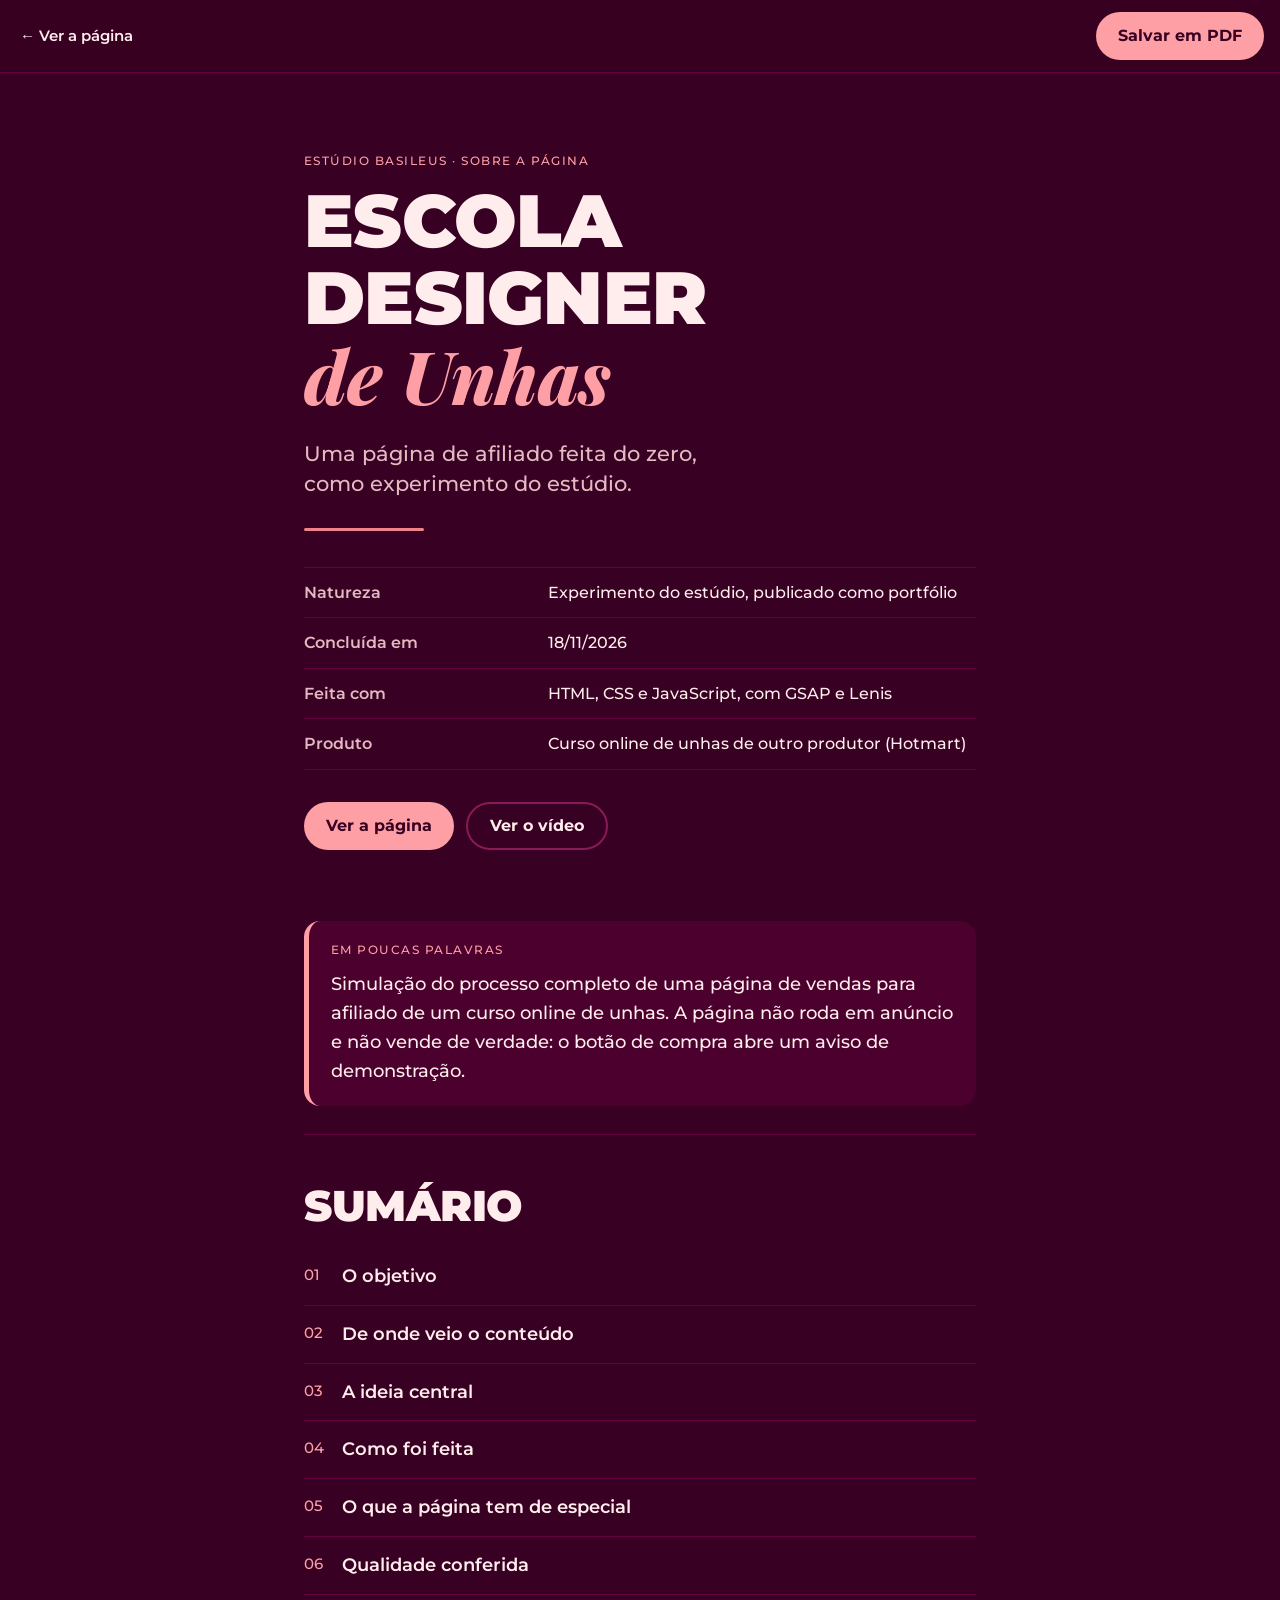
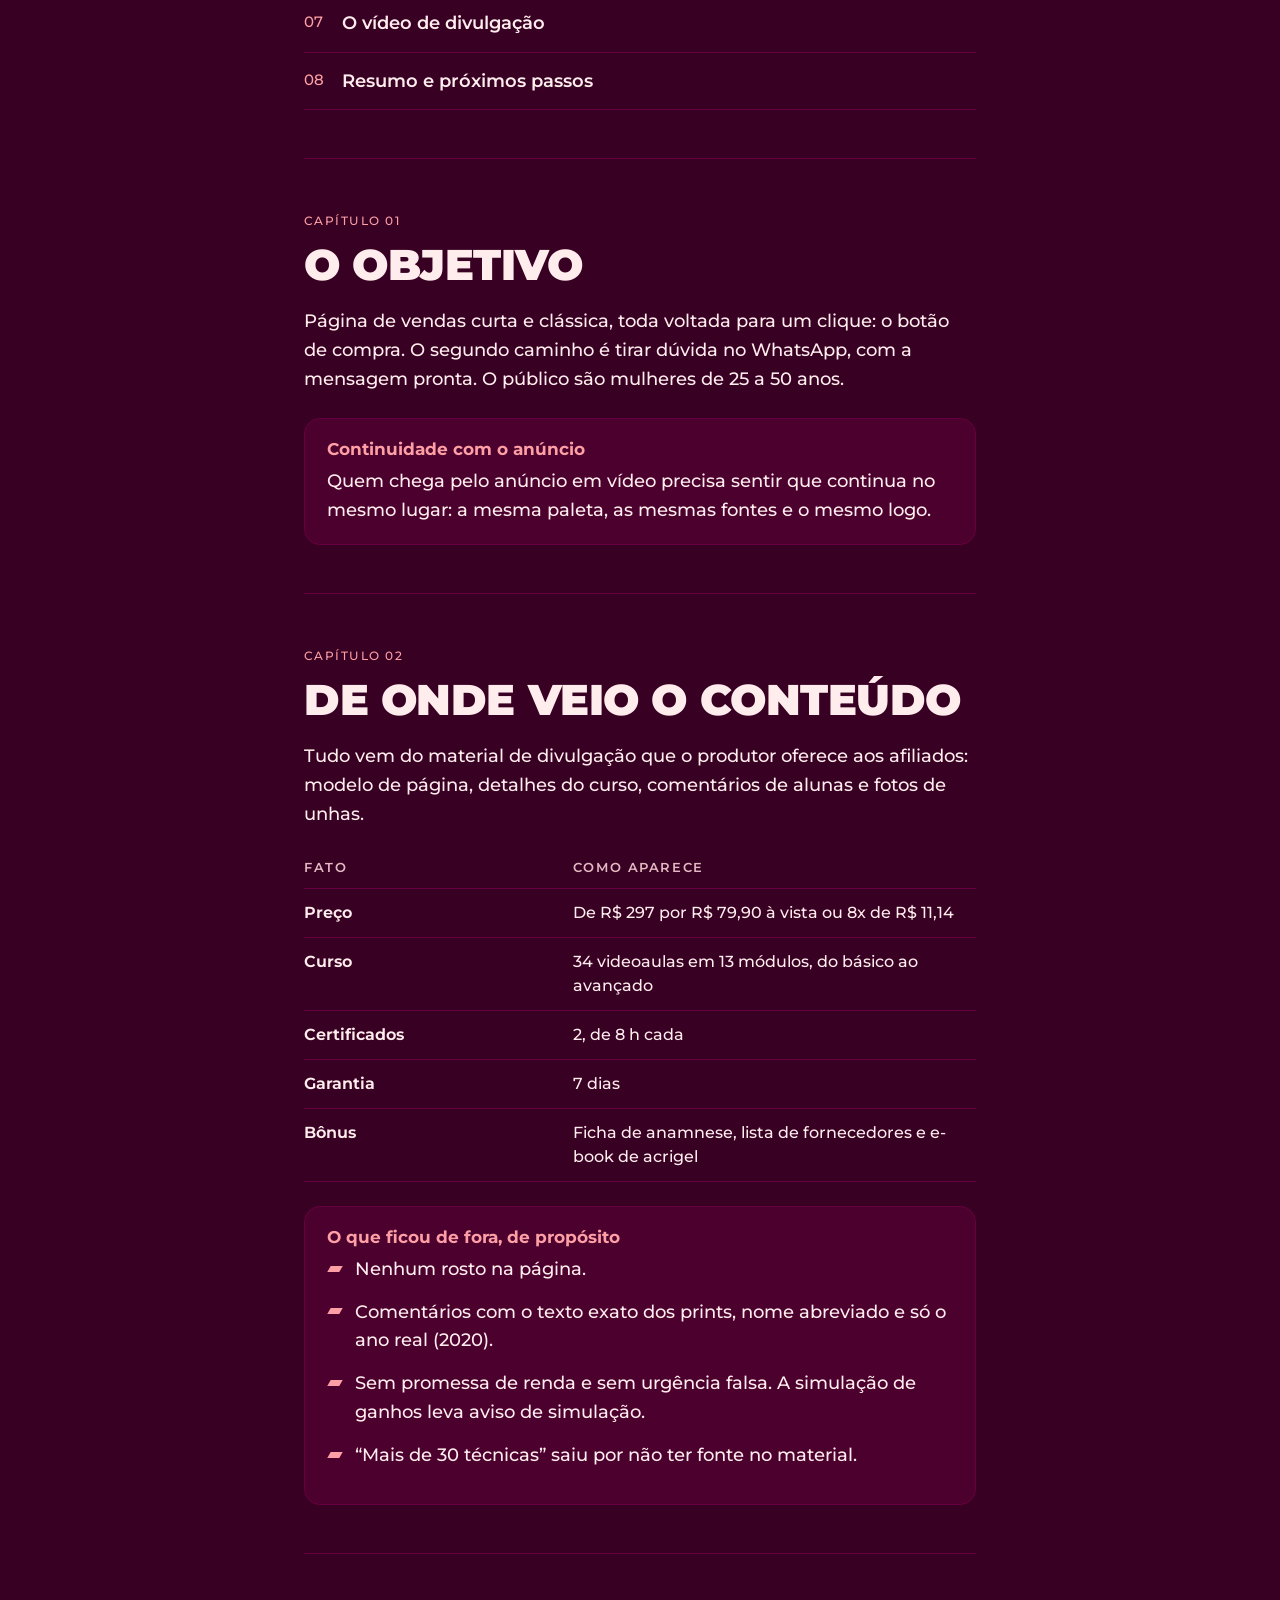
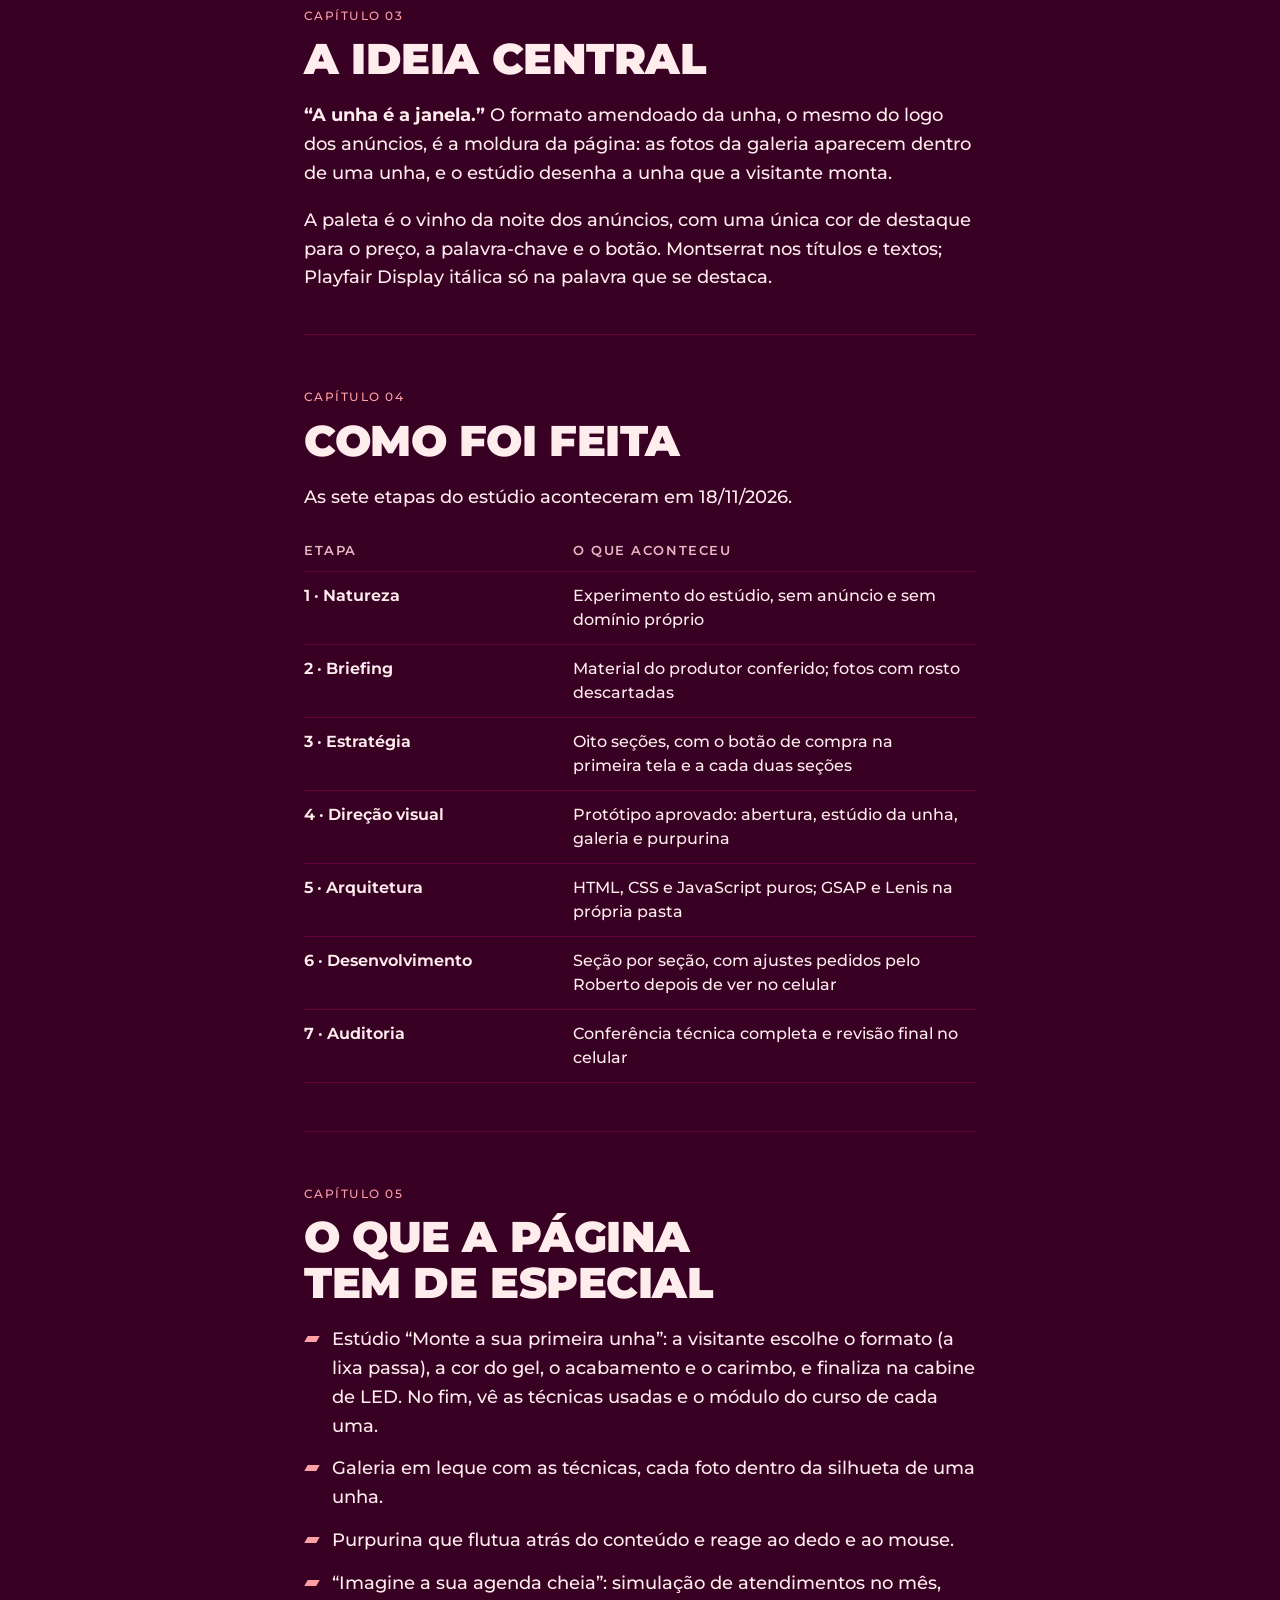
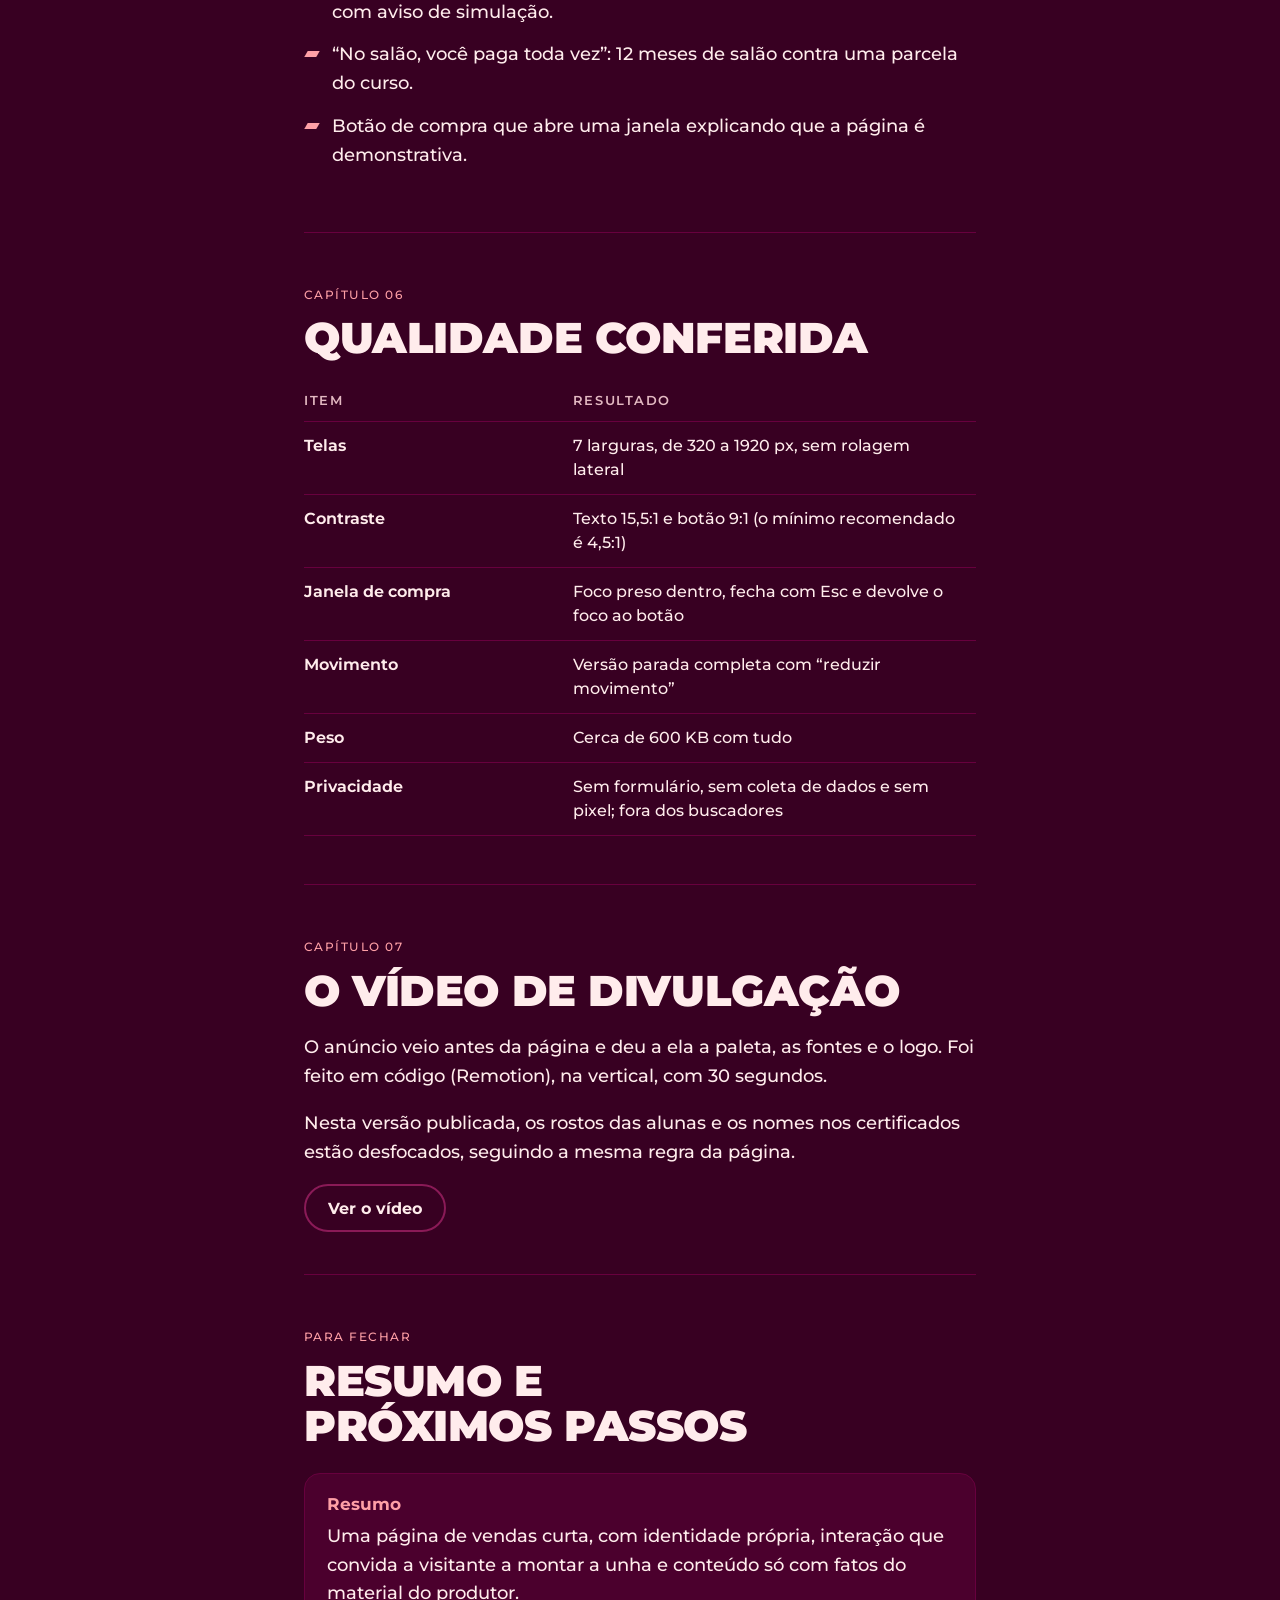
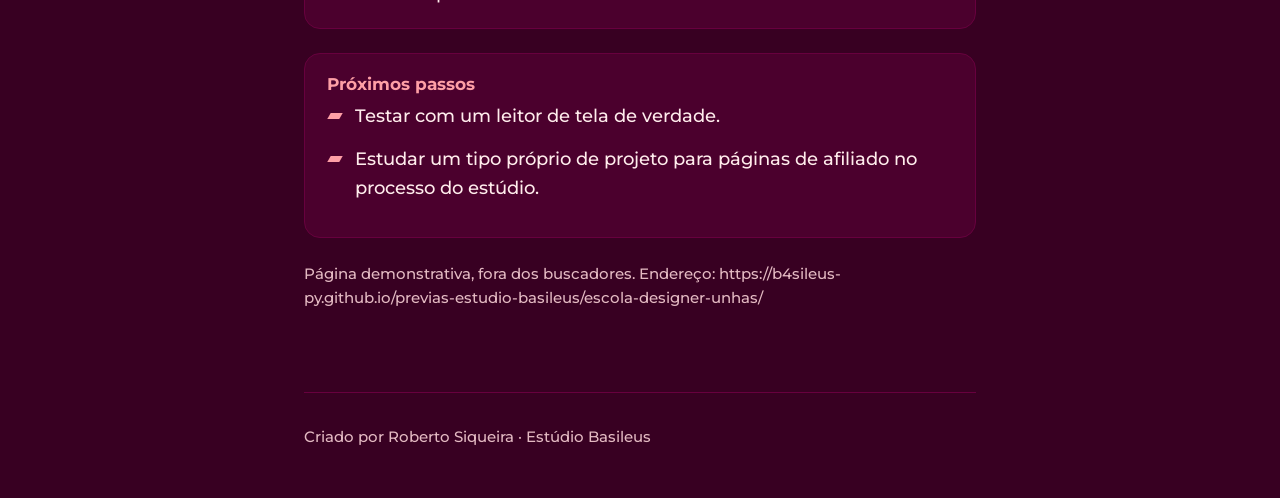
==== escola-designer-unhas/sobre/index.html @ 24cc7192 "👑 Prévias ganham vídeo de divulgação e "sobre a página" - Tabela do README com as colunas Vídeo e So" ====
<!doctype html>
<!-- Criado por Roberto Siqueira · Estúdio Basileus -->
<html lang="pt-BR">
<head>
<meta charset="utf-8">
<meta name="viewport" content="width=device-width, initial-scale=1">
<meta name="robots" content="noindex, nofollow">
<meta name="theme-color" content="#380022">
<meta name="description" content="Objetivo, processo de criação e decisões de design da página de afiliado Escola Designer de Unhas, do Estúdio Basileus.">
<title>Sobre a página · Escola Designer de Unhas</title>
<style>
@font-face{font-family:"Montserrat";src:url("../fonts/montserrat-variavel.woff2") format("woff2");font-weight:400 900;font-display:swap}
@font-face{font-family:"Playfair Display";src:url("../fonts/playfair-display-italica-variavel.woff2") format("woff2");font-weight:600 900;font-style:italic;font-display:swap}
:root{--fundo:#380022;--superficie:#4B002D;--texto:#FFECEC;--texto-2:#E3B9C2;--linha:#67003E;--linha-forte:#8a1a57;
--destaque:#FE9FA6;--destaque-fundo:#4B002D;--botao:#FE9FA6;--botao-texto:#380022;--foco:#FFFFFF;
--f-titulo:"Montserrat","Segoe UI",Arial,sans-serif;--f-texto:"Montserrat","Segoe UI",Arial,sans-serif;--f-rotulo:"Montserrat","Segoe UI",Arial,sans-serif;
--peso-titulo:900;--estilo-titulo:normal;--caixa-titulo:uppercase;--esp-titulo:-0.01em;--caixa-rotulo:uppercase;--esp-rotulo:.12em;--tam-rotulo:.78rem;color-scheme:dark}

*,*::before,*::after{box-sizing:border-box}
html{-webkit-text-size-adjust:100%}
body{margin:0;background:var(--fundo);color:var(--texto);font:500 1.125rem/1.6 var(--f-texto);-webkit-font-smoothing:antialiased}
a{color:inherit}
:focus-visible{outline:3px solid var(--foco);outline-offset:3px;border-radius:4px}
.barra{position:sticky;top:0;z-index:5;display:flex;justify-content:space-between;align-items:center;gap:12px;padding:12px 16px;
  background:color-mix(in srgb,var(--fundo) 92%,transparent);backdrop-filter:blur(8px);border-bottom:1px solid var(--linha)}
.barra a{font:600 .95rem/1.2 var(--f-texto);text-decoration:none;padding:10px 4px}
.botao{display:inline-flex;align-items:center;justify-content:center;gap:10px;min-height:48px;padding:12px 22px;border-radius:999px;border:0;
  background:var(--botao);color:var(--botao-texto);font:700 1rem/1.2 var(--f-texto);text-decoration:none;cursor:pointer;white-space:nowrap}
.botao.contorno{background:transparent;color:var(--texto);border:2px solid var(--linha-forte)}
.miolo{max-width:44rem;margin:0 auto;padding:0 16px}
.rotulo{font:500 var(--tam-rotulo)/1.4 var(--f-rotulo);letter-spacing:var(--esp-rotulo);text-transform:var(--caixa-rotulo);color:var(--destaque);margin:0 0 12px}
h1,h2,h3{font-family:var(--f-titulo);font-weight:var(--peso-titulo);text-transform:var(--caixa-titulo);letter-spacing:var(--esp-titulo);line-height:1.05;text-wrap:balance}
h1{font-size:clamp(2.6rem,11vw,4.6rem);margin:0}
h2{font-size:clamp(1.9rem,7vw,2.7rem);margin:0 0 20px}
h3{font-size:1.25rem;margin:0 0 8px;line-height:1.2}
p{margin:0 0 18px}
.capa{min-height:calc(100svh - 60px);display:flex;flex-direction:column;justify-content:center;padding:56px 0 40px}
.sub{font-size:1.3rem;line-height:1.45;color:var(--texto-2);margin:22px 0 0;max-width:32ch}
.ficha{display:grid;gap:0;margin:36px 0 0;padding:0;list-style:none;border-top:1px solid var(--linha)}
.ficha li{display:grid;grid-template-columns:minmax(8rem,34%) 1fr;gap:16px;padding:12px 0;border-bottom:1px solid var(--linha);font-size:1rem}
.ficha b{font-weight:600;color:var(--texto-2)}
.acoes{display:flex;flex-wrap:wrap;gap:12px;margin:32px 0 0}
.resumo{background:var(--destaque-fundo);border-left:5px solid var(--destaque);border-radius:16px;padding:20px 22px;margin:8px 0 28px}
.resumo p:last-child{margin:0}
.sumario{padding:48px 0;border-top:1px solid var(--linha)}
.sumario ol{list-style:none;margin:0;padding:0;counter-reset:s}
.sumario li{counter-increment:s;border-bottom:1px solid var(--linha)}
.sumario a{display:flex;gap:18px;padding:14px 0;text-decoration:none;font-weight:600}
.sumario a::before{content:counter(s,decimal-leading-zero);font:500 .95rem/1.7 var(--f-rotulo);color:var(--destaque);min-width:2ch}
section.cap{padding:56px 0 24px;border-top:1px solid var(--linha)}
.num{display:block;font:500 var(--tam-rotulo)/1 var(--f-rotulo);letter-spacing:var(--esp-rotulo);text-transform:var(--caixa-rotulo);color:var(--destaque);margin:0 0 14px}
.caixa{background:var(--superficie);border:1px solid var(--linha);border-radius:16px;padding:20px 22px;margin:24px 0}
.caixa h3{color:var(--destaque);font-family:var(--f-texto);text-transform:none;letter-spacing:0;font-weight:700;font-size:1.05rem}
.caixa p:last-child,.caixa ul:last-child{margin-bottom:0}
.tabela{overflow-x:auto;margin:8px 0 24px}
table{width:100%;border-collapse:collapse;font-size:1rem;line-height:1.5}
th,td{text-align:left;vertical-align:top;padding:12px 12px 12px 0;border-bottom:1px solid var(--linha)}
th{font:600 .82rem/1.3 var(--f-rotulo);letter-spacing:var(--esp-rotulo);text-transform:var(--caixa-rotulo);color:var(--texto-2)}
td:first-child{font-weight:650;padding-right:16px;width:40%}
ul.lista{margin:0 0 24px;padding:0;list-style:none}
ul.lista li{position:relative;padding:0 0 14px 28px}
ul.lista li::before{content:"";position:absolute;left:2px;top:.6em;width:12px;height:6px;background:var(--destaque);transform:skewX(-30deg)}
.fim{padding:56px 0 40px;border-top:1px solid var(--linha)}
.credito{padding:32px 0 48px;color:var(--texto-2);font-size:.95rem;border-top:1px solid var(--linha);margin-top:24px}
.aviso{color:var(--texto-2);font-size:.95rem}
.videos{display:grid;gap:40px;padding:24px 0 8px}
.video video{display:block;width:100%;max-width:420px;aspect-ratio:9/16;max-height:78svh;height:auto;border-radius:20px;background:#000;border:1px solid var(--linha)}
.video h2{font-size:clamp(1.6rem,6vw,2.2rem);margin:18px 0 6px}
@media (min-width:900px){.videos.duas{grid-template-columns:1fr 1fr}}
@media print{
  @page{size:A4;margin:0}
  html,body{-webkit-print-color-adjust:exact;print-color-adjust:exact;background:var(--fundo)}
  body{font-size:12.5pt;line-height:1.55}
  .barra,.acoes,.sem-impressao{display:none!important}
  .miolo{max-width:none;padding:18mm 20mm;-webkit-box-decoration-break:clone;box-decoration-break:clone}
  .capa{min-height:auto;height:250mm;padding:0;break-after:page}
  .sumario{break-after:page;border:0;padding-top:0}
  section.cap{padding:26pt 0 6pt}
  h1{font-size:42pt} h2{font-size:24pt;break-after:avoid} .sub{font-size:15pt}
  .num{break-after:avoid}
  .caixa,.resumo,tr,li{break-inside:avoid}
  .fim{padding-top:26pt}
  a{text-decoration:none}
}

.linha-rosa{width:120px;height:3px;background:#EF828B;margin:28px 0 0;border-radius:3px}
em.real{font-family:"Playfair Display",Georgia,serif;font-style:italic;text-transform:none;font-weight:800;color:var(--destaque)}
</style>
</head>
<body>
<nav class="barra" aria-label="Navegação">
  <a href="../">← Ver a página</a>
  <button class="botao" type="button" onclick="window.print()">Salvar em PDF</button>
</nav>
<main class="miolo">
  <header class="capa">
    <p class="rotulo">Estúdio Basileus · Sobre a página</p>
    <h1>Escola Designer <em class="real">de Unhas</em></h1>
    <p class="sub">Uma página de afiliado feita do zero, como experimento do estúdio.</p>
    <div class="linha-rosa" aria-hidden="true"></div>
    <ul class="ficha"><li><b>Natureza</b><span>Experimento do estúdio, publicado como portfólio</span></li><li><b>Concluída em</b><span>18/11/2026</span></li><li><b>Feita com</b><span>HTML, CSS e JavaScript, com GSAP e Lenis</span></li><li><b>Produto</b><span>Curso online de unhas de outro produtor (Hotmart)</span></li></ul>
    <div class="acoes"><a class="botao" href="../">Ver a página</a><a class="botao contorno" href="../video/">Ver o vídeo</a></div>
  </header>
  <div class="resumo"><p class="rotulo">Em poucas palavras</p><p>Simulação do processo completo de uma página de vendas para afiliado de um curso online de unhas. A página não roda em anúncio e não vende de verdade: o botão de compra abre um aviso de demonstração.</p></div>
  <nav class="sumario" aria-labelledby="sumario-t"><h2 id="sumario-t">Sumário</h2><ol><li><a href="#cap1">O objetivo</a></li><li><a href="#cap2">De onde veio o conteúdo</a></li><li><a href="#cap3">A ideia central</a></li><li><a href="#cap4">Como foi feita</a></li><li><a href="#cap5">O que a página tem de especial</a></li><li><a href="#cap6">Qualidade conferida</a></li><li><a href="#cap7">O vídeo de divulgação</a></li><li><a href="#fim">Resumo e próximos passos</a></li></ol></nav>
  <section class="cap" id="cap1" aria-labelledby="t1"><span class="num">Capítulo 01</span><h2 id="t1">O objetivo</h2><p>Página de vendas curta e clássica, toda voltada para um clique: o botão de compra. O segundo caminho é tirar dúvida no WhatsApp, com a mensagem pronta. O público são mulheres de 25 a 50 anos.</p><div class="caixa"><h3>Continuidade com o anúncio</h3><p>Quem chega pelo anúncio em vídeo precisa sentir que continua no mesmo lugar: a mesma paleta, as mesmas fontes e o mesmo logo.</p></div></section><section class="cap" id="cap2" aria-labelledby="t2"><span class="num">Capítulo 02</span><h2 id="t2">De onde veio o conteúdo</h2><p>Tudo vem do material de divulgação que o produtor oferece aos afiliados: modelo de página, detalhes do curso, comentários de alunas e fotos de unhas.</p><div class="tabela"><table><thead><tr><th scope="col">Fato</th><th scope="col">Como aparece</th></tr></thead><tbody><tr><td>Preço</td><td>De R$ 297 por R$ 79,90 à vista ou 8x de R$ 11,14</td></tr><tr><td>Curso</td><td>34 videoaulas em 13 módulos, do básico ao avançado</td></tr><tr><td>Certificados</td><td>2, de 8 h cada</td></tr><tr><td>Garantia</td><td>7 dias</td></tr><tr><td>Bônus</td><td>Ficha de anamnese, lista de fornecedores e e-book de acrigel</td></tr></tbody></table></div><div class="caixa"><h3>O que ficou de fora, de propósito</h3><ul class="lista"><li>Nenhum rosto na página.</li><li>Comentários com o texto exato dos prints, nome abreviado e só o ano real (2020).</li><li>Sem promessa de renda e sem urgência falsa. A simulação de ganhos leva aviso de simulação.</li><li>“Mais de 30 técnicas” saiu por não ter fonte no material.</li></ul></div></section><section class="cap" id="cap3" aria-labelledby="t3"><span class="num">Capítulo 03</span><h2 id="t3">A ideia central</h2><p><strong>“A unha é a janela.”</strong> O formato amendoado da unha, o mesmo do logo dos anúncios, é a moldura da página: as fotos da galeria aparecem dentro de uma unha, e o estúdio desenha a unha que a visitante monta.</p><p>A paleta é o vinho da noite dos anúncios, com uma única cor de destaque para o preço, a palavra-chave e o botão. Montserrat nos títulos e textos; Playfair Display itálica só na palavra que se destaca.</p></section><section class="cap" id="cap4" aria-labelledby="t4"><span class="num">Capítulo 04</span><h2 id="t4">Como foi feita</h2><p>As sete etapas do estúdio aconteceram em 18/11/2026.</p><div class="tabela"><table><thead><tr><th scope="col">Etapa</th><th scope="col">O que aconteceu</th></tr></thead><tbody><tr><td>1 · Natureza</td><td>Experimento do estúdio, sem anúncio e sem domínio próprio</td></tr><tr><td>2 · Briefing</td><td>Material do produtor conferido; fotos com rosto descartadas</td></tr><tr><td>3 · Estratégia</td><td>Oito seções, com o botão de compra na primeira tela e a cada duas seções</td></tr><tr><td>4 · Direção visual</td><td>Protótipo aprovado: abertura, estúdio da unha, galeria e purpurina</td></tr><tr><td>5 · Arquitetura</td><td>HTML, CSS e JavaScript puros; GSAP e Lenis na própria pasta</td></tr><tr><td>6 · Desenvolvimento</td><td>Seção por seção, com ajustes pedidos pelo Roberto depois de ver no celular</td></tr><tr><td>7 · Auditoria</td><td>Conferência técnica completa e revisão final no celular</td></tr></tbody></table></div></section><section class="cap" id="cap5" aria-labelledby="t5"><span class="num">Capítulo 05</span><h2 id="t5">O que a página tem de especial</h2><ul class="lista"><li>Estúdio “Monte a sua primeira unha”: a visitante escolhe o formato (a lixa passa), a cor do gel, o acabamento e o carimbo, e finaliza na cabine de LED. No fim, vê as técnicas usadas e o módulo do curso de cada uma.</li><li>Galeria em leque com as técnicas, cada foto dentro da silhueta de uma unha.</li><li>Purpurina que flutua atrás do conteúdo e reage ao dedo e ao mouse.</li><li>“Imagine a sua agenda cheia”: simulação de atendimentos no mês, com aviso de simulação.</li><li>“No salão, você paga toda vez”: 12 meses de salão contra uma parcela do curso.</li><li>Botão de compra que abre uma janela explicando que a página é demonstrativa.</li></ul></section><section class="cap" id="cap6" aria-labelledby="t6"><span class="num">Capítulo 06</span><h2 id="t6">Qualidade conferida</h2><div class="tabela"><table><thead><tr><th scope="col">Item</th><th scope="col">Resultado</th></tr></thead><tbody><tr><td>Telas</td><td>7 larguras, de 320 a 1920 px, sem rolagem lateral</td></tr><tr><td>Contraste</td><td>Texto 15,5:1 e botão 9:1 (o mínimo recomendado é 4,5:1)</td></tr><tr><td>Janela de compra</td><td>Foco preso dentro, fecha com Esc e devolve o foco ao botão</td></tr><tr><td>Movimento</td><td>Versão parada completa com “reduzir movimento”</td></tr><tr><td>Peso</td><td>Cerca de 600 KB com tudo</td></tr><tr><td>Privacidade</td><td>Sem formulário, sem coleta de dados e sem pixel; fora dos buscadores</td></tr></tbody></table></div></section><section class="cap" id="cap7" aria-labelledby="t7"><span class="num">Capítulo 07</span><h2 id="t7">O vídeo de divulgação</h2><p>O anúncio veio antes da página e deu a ela a paleta, as fontes e o logo. Foi feito em código (Remotion), na vertical, com 30 segundos.</p><p>Nesta versão publicada, os rostos das alunas e os nomes nos certificados estão desfocados, seguindo a mesma regra da página.</p><p class="sem-impressao"><a class="botao contorno" href="../video/">Ver o vídeo</a></p></section>
  <section class="fim" id="fim" aria-labelledby="fim-t">
    <span class="num">Para fechar</span>
    <h2 id="fim-t">Resumo e próximos passos</h2>
    <div class="caixa"><h3>Resumo</h3><p>Uma página de vendas curta, com identidade própria, interação que convida a visitante a montar a unha e conteúdo só com fatos do material do produtor.</p></div><div class="caixa"><h3>Próximos passos</h3><ul class="lista"><li>Testar com um leitor de tela de verdade.</li><li>Estudar um tipo próprio de projeto para páginas de afiliado no processo do estúdio.</li></ul></div>
    <p class="aviso">Página demonstrativa, fora dos buscadores. Endereço: https://b4sileus-py.github.io/previas-estudio-basileus/escola-designer-unhas/</p>
  </section>
  <footer class="credito">Criado por Roberto Siqueira · Estúdio Basileus</footer>
</main>
</body>
</html>
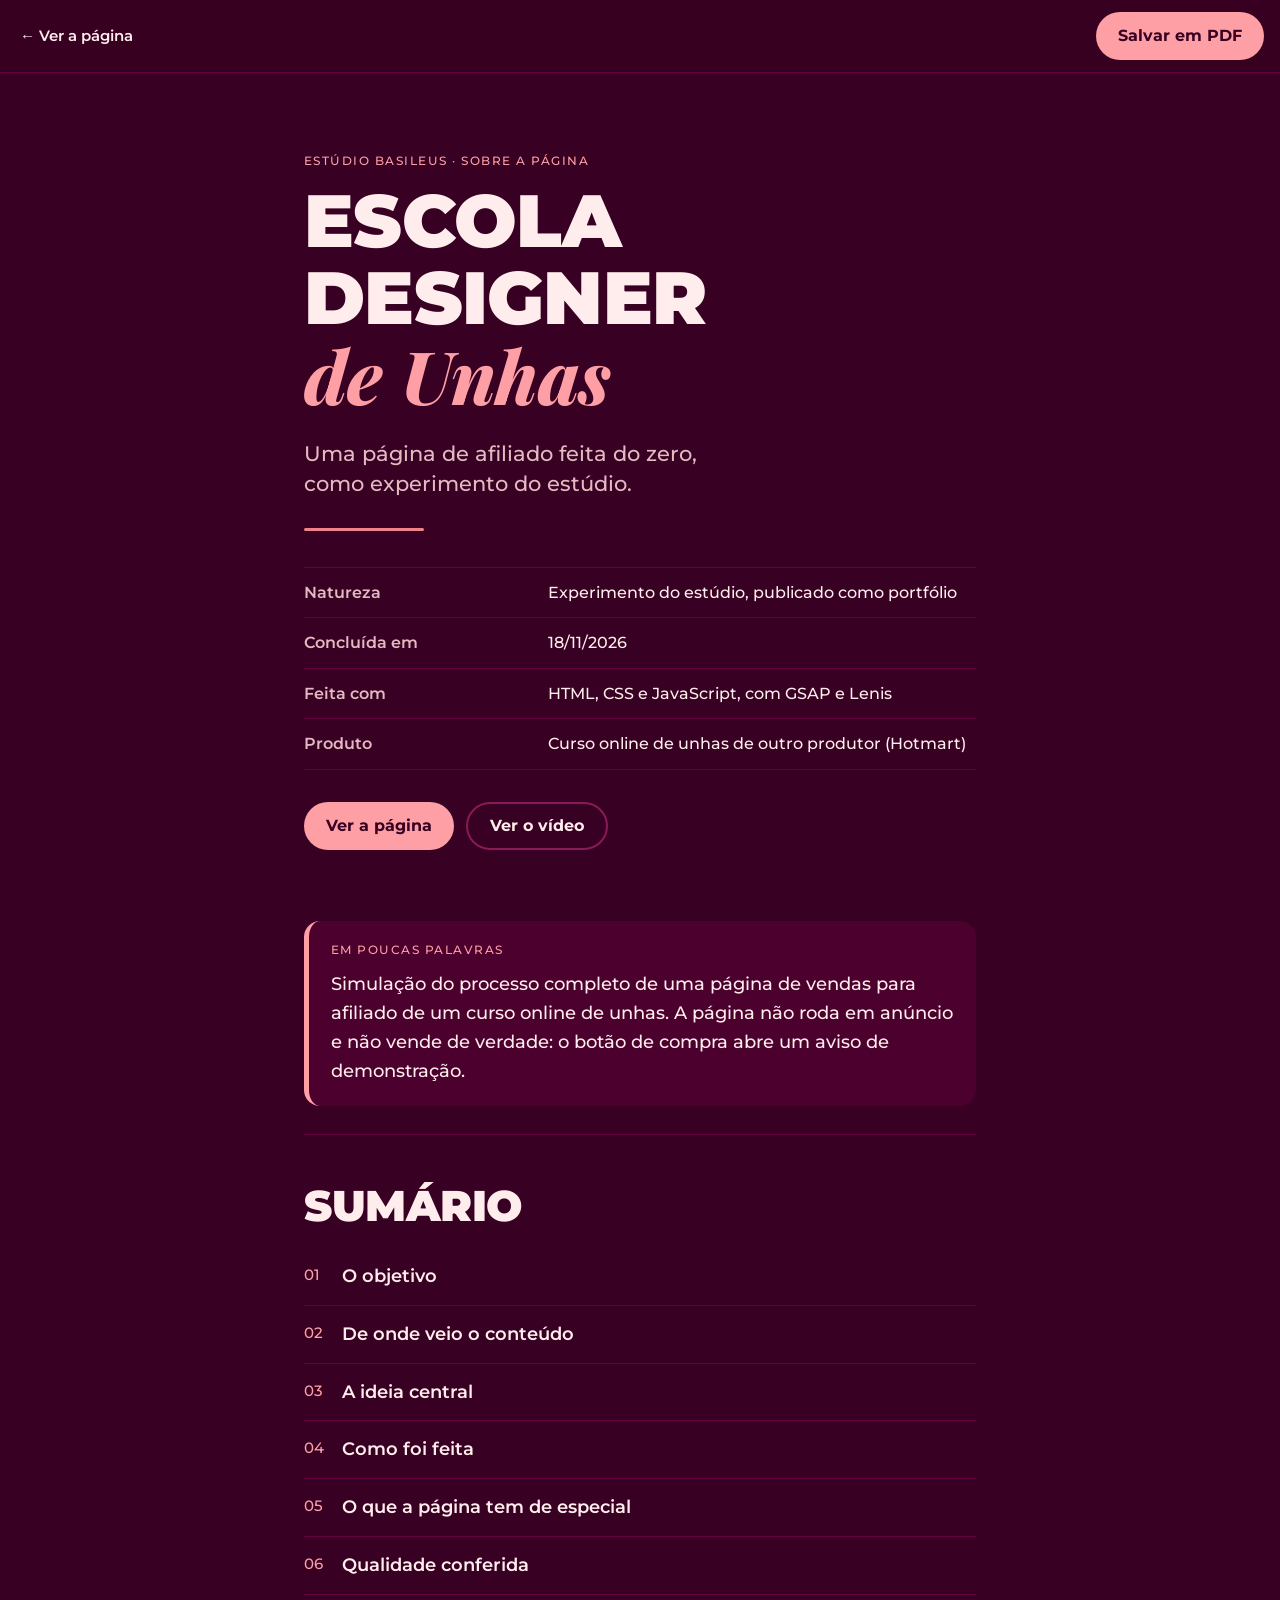
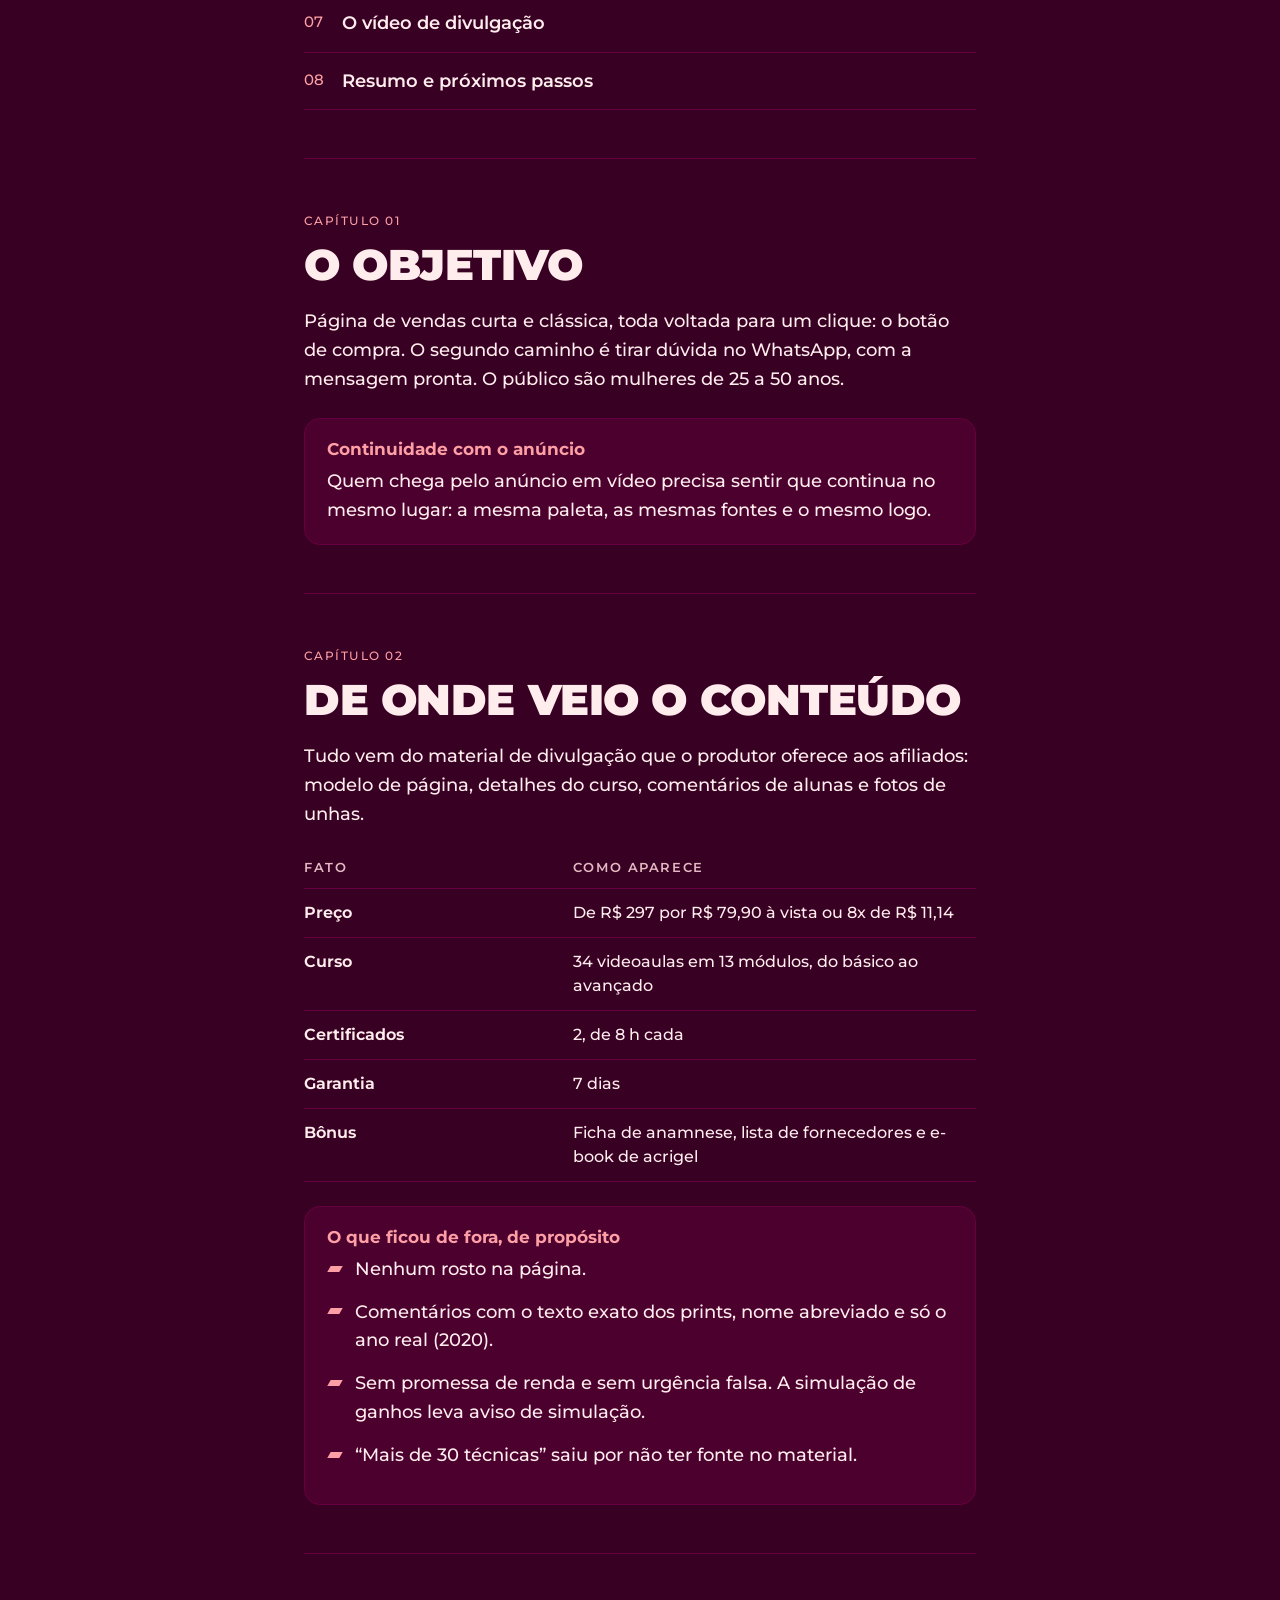
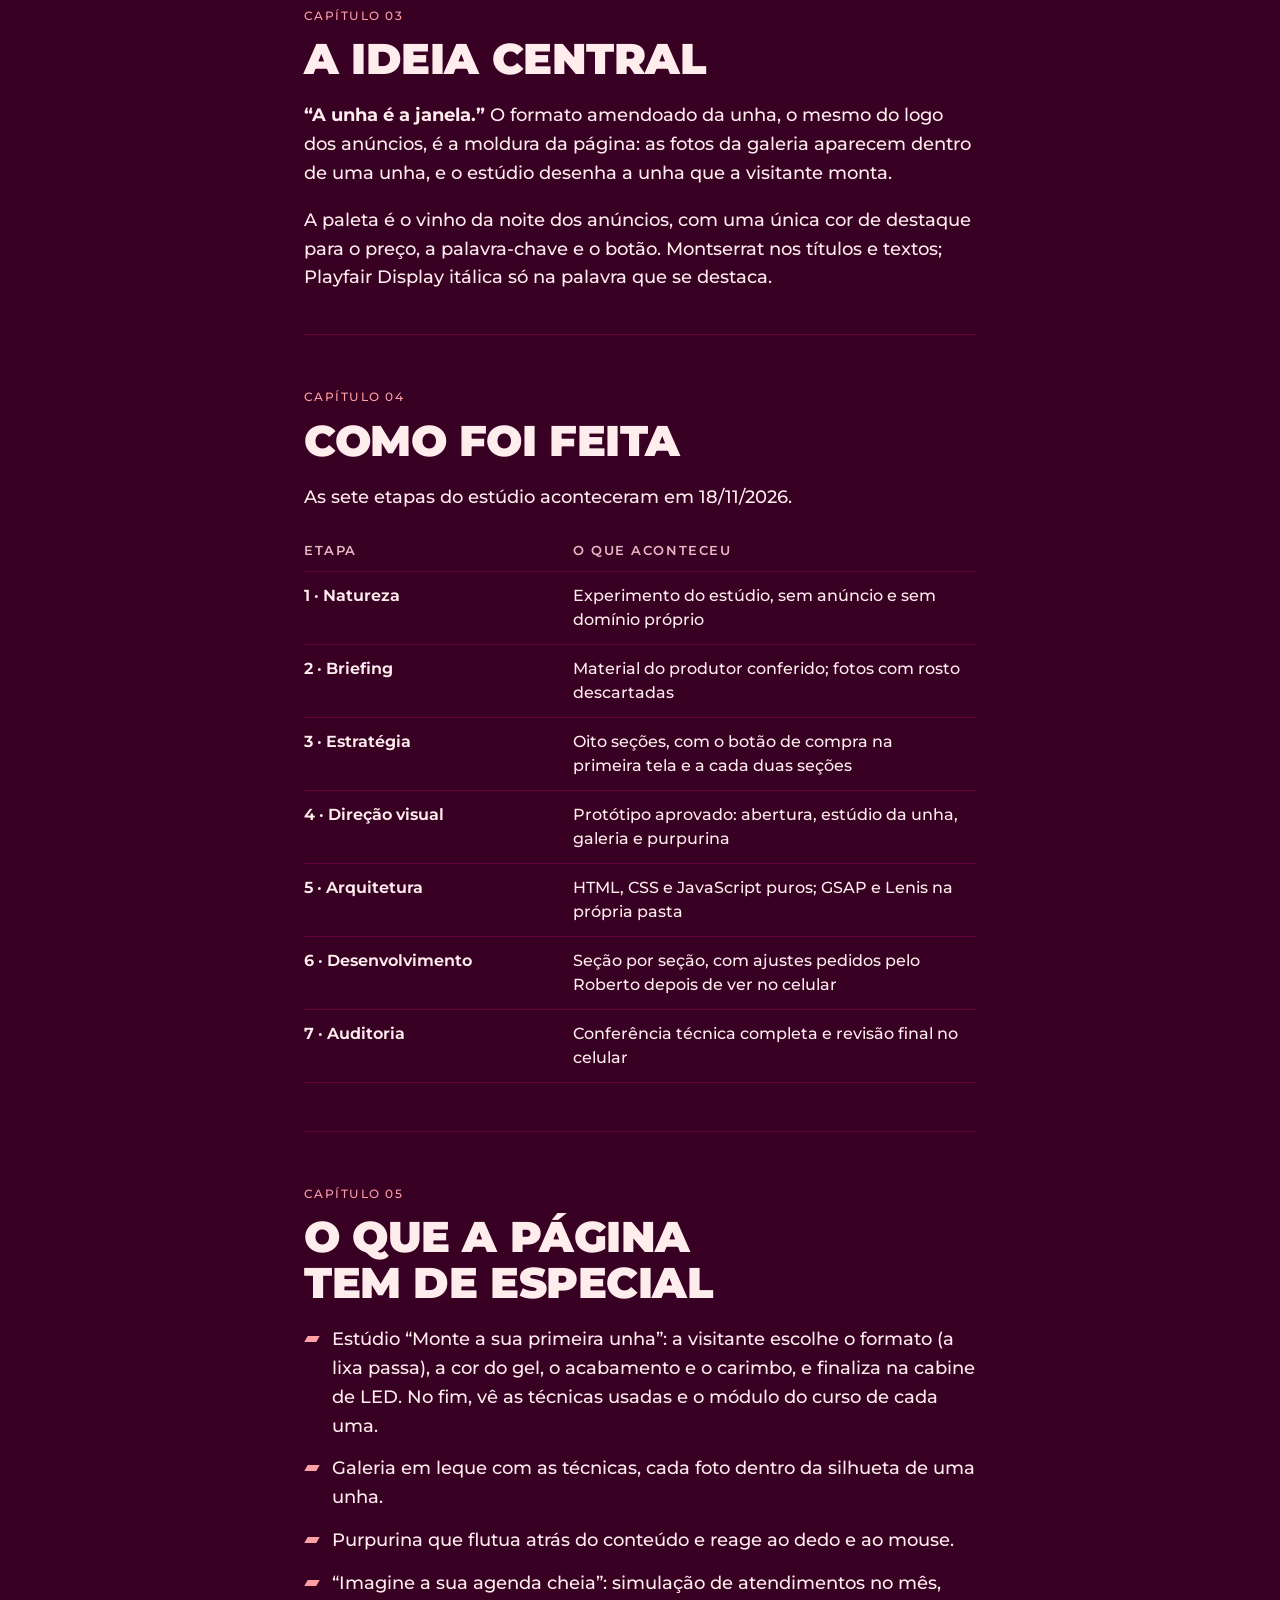
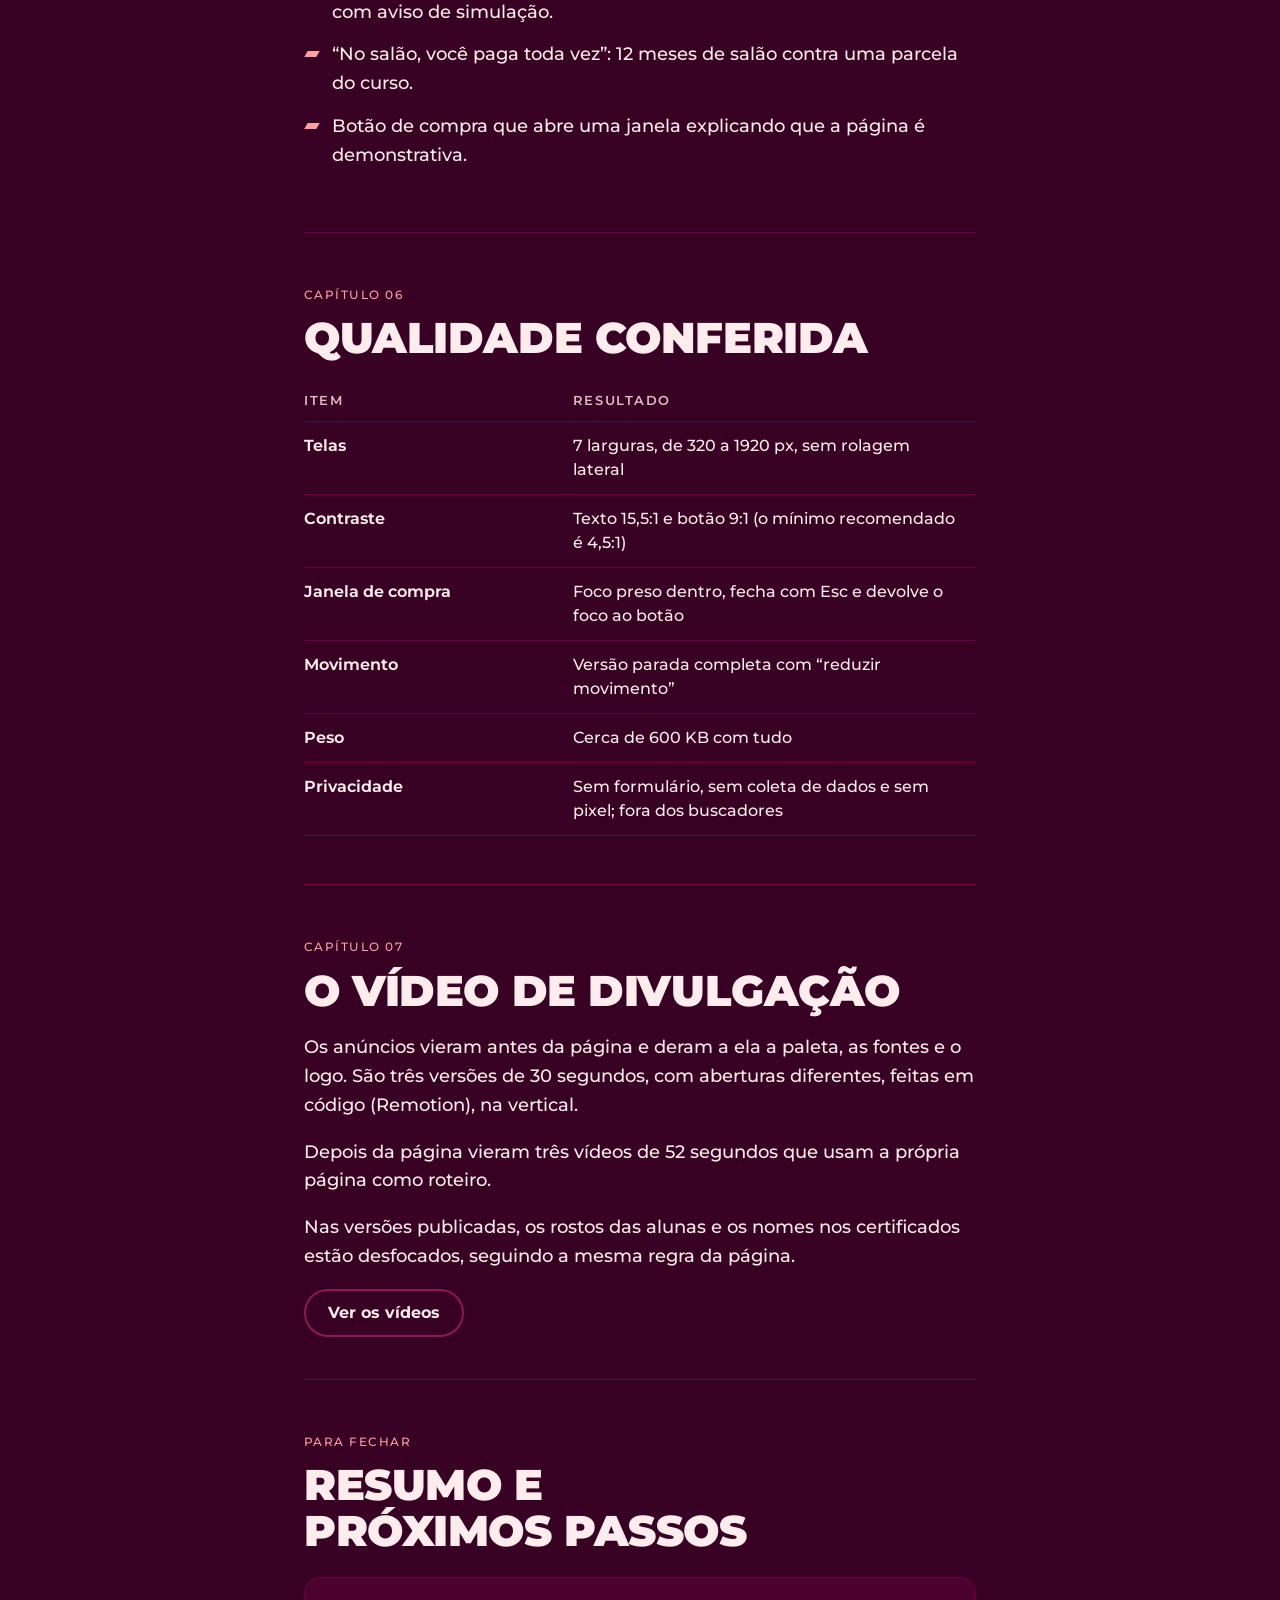
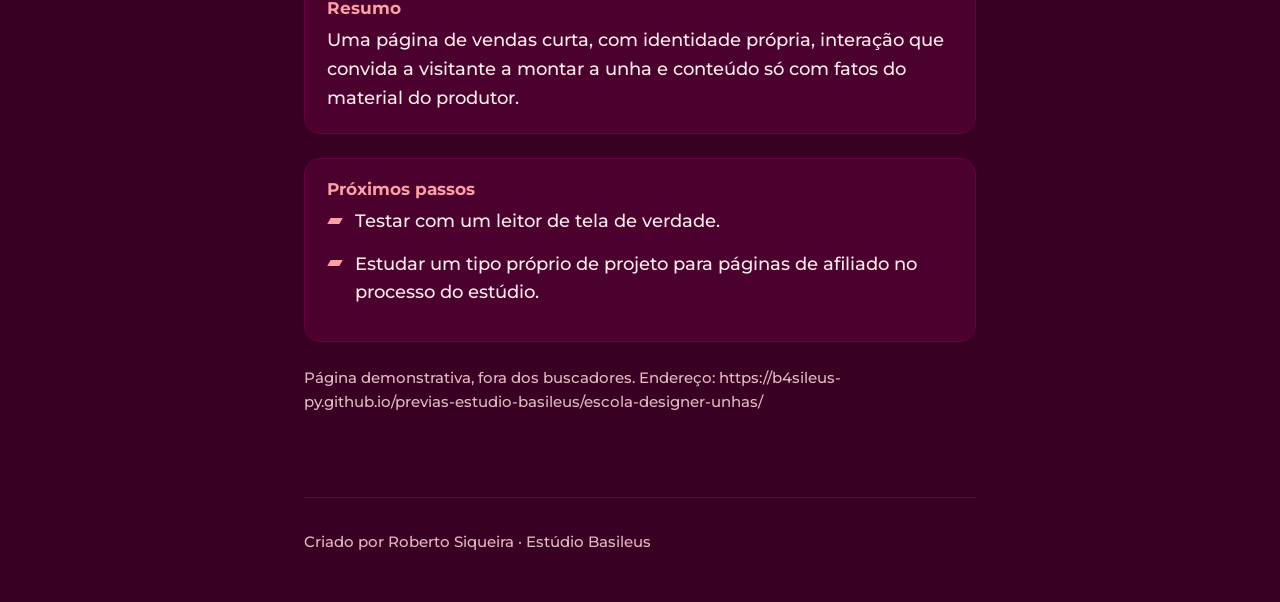
==== commit 0c1eeb7c: "👑 Página de vídeos da unhas com as seis versões e player na proporção exata - Anúncios "Menos que um" ====
--- a/escola-designer-unhas/sobre/index.html
+++ b/escola-designer-unhas/sobre/index.html
@@ -63,10 +63,13 @@
 .fim{padding:56px 0 40px;border-top:1px solid var(--linha)}
 .credito{padding:32px 0 48px;color:var(--texto-2);font-size:.95rem;border-top:1px solid var(--linha);margin-top:24px}
 .aviso{color:var(--texto-2);font-size:.95rem}
-.videos{display:grid;gap:40px;padding:24px 0 8px}
-.video video{display:block;width:100%;max-width:420px;aspect-ratio:9/16;max-height:78svh;height:auto;border-radius:20px;background:#000;border:1px solid var(--linha)}
-.video h2{font-size:clamp(1.6rem,6vw,2.2rem);margin:18px 0 6px}
-@media (min-width:900px){.videos.duas{grid-template-columns:1fr 1fr}}
+.videos{display:grid;gap:40px 28px;padding:24px 0 8px;grid-template-columns:repeat(auto-fill,minmax(min(100%,290px),1fr))}
+/* largura tirada da altura: o player tem sempre a proporção exata do vídeo (9:16), sem faixa sobrando */
+.video video{display:block;width:min(100%,420px,calc(76svh * 9 / 16));height:auto;aspect-ratio:9/16;border-radius:20px;background:#000;border:1px solid var(--linha)}
+.video h2,.video h3.titulo-video{font-size:clamp(1.5rem,5vw,2rem);margin:18px 0 6px}
+.grupo{padding:32px 0 8px;border-top:1px solid var(--linha);margin-top:24px}
+.grupo>h2{margin:0 0 4px}
+.miolo.largo{max-width:68rem}
 @media print{
   @page{size:A4;margin:0}
   html,body{-webkit-print-color-adjust:exact;print-color-adjust:exact;background:var(--fundo)}
@@ -103,7 +106,7 @@
   </header>
   <div class="resumo"><p class="rotulo">Em poucas palavras</p><p>Simulação do processo completo de uma página de vendas para afiliado de um curso online de unhas. A página não roda em anúncio e não vende de verdade: o botão de compra abre um aviso de demonstração.</p></div>
   <nav class="sumario" aria-labelledby="sumario-t"><h2 id="sumario-t">Sumário</h2><ol><li><a href="#cap1">O objetivo</a></li><li><a href="#cap2">De onde veio o conteúdo</a></li><li><a href="#cap3">A ideia central</a></li><li><a href="#cap4">Como foi feita</a></li><li><a href="#cap5">O que a página tem de especial</a></li><li><a href="#cap6">Qualidade conferida</a></li><li><a href="#cap7">O vídeo de divulgação</a></li><li><a href="#fim">Resumo e próximos passos</a></li></ol></nav>
-  <section class="cap" id="cap1" aria-labelledby="t1"><span class="num">Capítulo 01</span><h2 id="t1">O objetivo</h2><p>Página de vendas curta e clássica, toda voltada para um clique: o botão de compra. O segundo caminho é tirar dúvida no WhatsApp, com a mensagem pronta. O público são mulheres de 25 a 50 anos.</p><div class="caixa"><h3>Continuidade com o anúncio</h3><p>Quem chega pelo anúncio em vídeo precisa sentir que continua no mesmo lugar: a mesma paleta, as mesmas fontes e o mesmo logo.</p></div></section><section class="cap" id="cap2" aria-labelledby="t2"><span class="num">Capítulo 02</span><h2 id="t2">De onde veio o conteúdo</h2><p>Tudo vem do material de divulgação que o produtor oferece aos afiliados: modelo de página, detalhes do curso, comentários de alunas e fotos de unhas.</p><div class="tabela"><table><thead><tr><th scope="col">Fato</th><th scope="col">Como aparece</th></tr></thead><tbody><tr><td>Preço</td><td>De R$ 297 por R$ 79,90 à vista ou 8x de R$ 11,14</td></tr><tr><td>Curso</td><td>34 videoaulas em 13 módulos, do básico ao avançado</td></tr><tr><td>Certificados</td><td>2, de 8 h cada</td></tr><tr><td>Garantia</td><td>7 dias</td></tr><tr><td>Bônus</td><td>Ficha de anamnese, lista de fornecedores e e-book de acrigel</td></tr></tbody></table></div><div class="caixa"><h3>O que ficou de fora, de propósito</h3><ul class="lista"><li>Nenhum rosto na página.</li><li>Comentários com o texto exato dos prints, nome abreviado e só o ano real (2020).</li><li>Sem promessa de renda e sem urgência falsa. A simulação de ganhos leva aviso de simulação.</li><li>“Mais de 30 técnicas” saiu por não ter fonte no material.</li></ul></div></section><section class="cap" id="cap3" aria-labelledby="t3"><span class="num">Capítulo 03</span><h2 id="t3">A ideia central</h2><p><strong>“A unha é a janela.”</strong> O formato amendoado da unha, o mesmo do logo dos anúncios, é a moldura da página: as fotos da galeria aparecem dentro de uma unha, e o estúdio desenha a unha que a visitante monta.</p><p>A paleta é o vinho da noite dos anúncios, com uma única cor de destaque para o preço, a palavra-chave e o botão. Montserrat nos títulos e textos; Playfair Display itálica só na palavra que se destaca.</p></section><section class="cap" id="cap4" aria-labelledby="t4"><span class="num">Capítulo 04</span><h2 id="t4">Como foi feita</h2><p>As sete etapas do estúdio aconteceram em 18/11/2026.</p><div class="tabela"><table><thead><tr><th scope="col">Etapa</th><th scope="col">O que aconteceu</th></tr></thead><tbody><tr><td>1 · Natureza</td><td>Experimento do estúdio, sem anúncio e sem domínio próprio</td></tr><tr><td>2 · Briefing</td><td>Material do produtor conferido; fotos com rosto descartadas</td></tr><tr><td>3 · Estratégia</td><td>Oito seções, com o botão de compra na primeira tela e a cada duas seções</td></tr><tr><td>4 · Direção visual</td><td>Protótipo aprovado: abertura, estúdio da unha, galeria e purpurina</td></tr><tr><td>5 · Arquitetura</td><td>HTML, CSS e JavaScript puros; GSAP e Lenis na própria pasta</td></tr><tr><td>6 · Desenvolvimento</td><td>Seção por seção, com ajustes pedidos pelo Roberto depois de ver no celular</td></tr><tr><td>7 · Auditoria</td><td>Conferência técnica completa e revisão final no celular</td></tr></tbody></table></div></section><section class="cap" id="cap5" aria-labelledby="t5"><span class="num">Capítulo 05</span><h2 id="t5">O que a página tem de especial</h2><ul class="lista"><li>Estúdio “Monte a sua primeira unha”: a visitante escolhe o formato (a lixa passa), a cor do gel, o acabamento e o carimbo, e finaliza na cabine de LED. No fim, vê as técnicas usadas e o módulo do curso de cada uma.</li><li>Galeria em leque com as técnicas, cada foto dentro da silhueta de uma unha.</li><li>Purpurina que flutua atrás do conteúdo e reage ao dedo e ao mouse.</li><li>“Imagine a sua agenda cheia”: simulação de atendimentos no mês, com aviso de simulação.</li><li>“No salão, você paga toda vez”: 12 meses de salão contra uma parcela do curso.</li><li>Botão de compra que abre uma janela explicando que a página é demonstrativa.</li></ul></section><section class="cap" id="cap6" aria-labelledby="t6"><span class="num">Capítulo 06</span><h2 id="t6">Qualidade conferida</h2><div class="tabela"><table><thead><tr><th scope="col">Item</th><th scope="col">Resultado</th></tr></thead><tbody><tr><td>Telas</td><td>7 larguras, de 320 a 1920 px, sem rolagem lateral</td></tr><tr><td>Contraste</td><td>Texto 15,5:1 e botão 9:1 (o mínimo recomendado é 4,5:1)</td></tr><tr><td>Janela de compra</td><td>Foco preso dentro, fecha com Esc e devolve o foco ao botão</td></tr><tr><td>Movimento</td><td>Versão parada completa com “reduzir movimento”</td></tr><tr><td>Peso</td><td>Cerca de 600 KB com tudo</td></tr><tr><td>Privacidade</td><td>Sem formulário, sem coleta de dados e sem pixel; fora dos buscadores</td></tr></tbody></table></div></section><section class="cap" id="cap7" aria-labelledby="t7"><span class="num">Capítulo 07</span><h2 id="t7">O vídeo de divulgação</h2><p>O anúncio veio antes da página e deu a ela a paleta, as fontes e o logo. Foi feito em código (Remotion), na vertical, com 30 segundos.</p><p>Nesta versão publicada, os rostos das alunas e os nomes nos certificados estão desfocados, seguindo a mesma regra da página.</p><p class="sem-impressao"><a class="botao contorno" href="../video/">Ver o vídeo</a></p></section>
+  <section class="cap" id="cap1" aria-labelledby="t1"><span class="num">Capítulo 01</span><h2 id="t1">O objetivo</h2><p>Página de vendas curta e clássica, toda voltada para um clique: o botão de compra. O segundo caminho é tirar dúvida no WhatsApp, com a mensagem pronta. O público são mulheres de 25 a 50 anos.</p><div class="caixa"><h3>Continuidade com o anúncio</h3><p>Quem chega pelo anúncio em vídeo precisa sentir que continua no mesmo lugar: a mesma paleta, as mesmas fontes e o mesmo logo.</p></div></section><section class="cap" id="cap2" aria-labelledby="t2"><span class="num">Capítulo 02</span><h2 id="t2">De onde veio o conteúdo</h2><p>Tudo vem do material de divulgação que o produtor oferece aos afiliados: modelo de página, detalhes do curso, comentários de alunas e fotos de unhas.</p><div class="tabela"><table><thead><tr><th scope="col">Fato</th><th scope="col">Como aparece</th></tr></thead><tbody><tr><td>Preço</td><td>De R$ 297 por R$ 79,90 à vista ou 8x de R$ 11,14</td></tr><tr><td>Curso</td><td>34 videoaulas em 13 módulos, do básico ao avançado</td></tr><tr><td>Certificados</td><td>2, de 8 h cada</td></tr><tr><td>Garantia</td><td>7 dias</td></tr><tr><td>Bônus</td><td>Ficha de anamnese, lista de fornecedores e e-book de acrigel</td></tr></tbody></table></div><div class="caixa"><h3>O que ficou de fora, de propósito</h3><ul class="lista"><li>Nenhum rosto na página.</li><li>Comentários com o texto exato dos prints, nome abreviado e só o ano real (2020).</li><li>Sem promessa de renda e sem urgência falsa. A simulação de ganhos leva aviso de simulação.</li><li>“Mais de 30 técnicas” saiu por não ter fonte no material.</li></ul></div></section><section class="cap" id="cap3" aria-labelledby="t3"><span class="num">Capítulo 03</span><h2 id="t3">A ideia central</h2><p><strong>“A unha é a janela.”</strong> O formato amendoado da unha, o mesmo do logo dos anúncios, é a moldura da página: as fotos da galeria aparecem dentro de uma unha, e o estúdio desenha a unha que a visitante monta.</p><p>A paleta é o vinho da noite dos anúncios, com uma única cor de destaque para o preço, a palavra-chave e o botão. Montserrat nos títulos e textos; Playfair Display itálica só na palavra que se destaca.</p></section><section class="cap" id="cap4" aria-labelledby="t4"><span class="num">Capítulo 04</span><h2 id="t4">Como foi feita</h2><p>As sete etapas do estúdio aconteceram em 18/11/2026.</p><div class="tabela"><table><thead><tr><th scope="col">Etapa</th><th scope="col">O que aconteceu</th></tr></thead><tbody><tr><td>1 · Natureza</td><td>Experimento do estúdio, sem anúncio e sem domínio próprio</td></tr><tr><td>2 · Briefing</td><td>Material do produtor conferido; fotos com rosto descartadas</td></tr><tr><td>3 · Estratégia</td><td>Oito seções, com o botão de compra na primeira tela e a cada duas seções</td></tr><tr><td>4 · Direção visual</td><td>Protótipo aprovado: abertura, estúdio da unha, galeria e purpurina</td></tr><tr><td>5 · Arquitetura</td><td>HTML, CSS e JavaScript puros; GSAP e Lenis na própria pasta</td></tr><tr><td>6 · Desenvolvimento</td><td>Seção por seção, com ajustes pedidos pelo Roberto depois de ver no celular</td></tr><tr><td>7 · Auditoria</td><td>Conferência técnica completa e revisão final no celular</td></tr></tbody></table></div></section><section class="cap" id="cap5" aria-labelledby="t5"><span class="num">Capítulo 05</span><h2 id="t5">O que a página tem de especial</h2><ul class="lista"><li>Estúdio “Monte a sua primeira unha”: a visitante escolhe o formato (a lixa passa), a cor do gel, o acabamento e o carimbo, e finaliza na cabine de LED. No fim, vê as técnicas usadas e o módulo do curso de cada uma.</li><li>Galeria em leque com as técnicas, cada foto dentro da silhueta de uma unha.</li><li>Purpurina que flutua atrás do conteúdo e reage ao dedo e ao mouse.</li><li>“Imagine a sua agenda cheia”: simulação de atendimentos no mês, com aviso de simulação.</li><li>“No salão, você paga toda vez”: 12 meses de salão contra uma parcela do curso.</li><li>Botão de compra que abre uma janela explicando que a página é demonstrativa.</li></ul></section><section class="cap" id="cap6" aria-labelledby="t6"><span class="num">Capítulo 06</span><h2 id="t6">Qualidade conferida</h2><div class="tabela"><table><thead><tr><th scope="col">Item</th><th scope="col">Resultado</th></tr></thead><tbody><tr><td>Telas</td><td>7 larguras, de 320 a 1920 px, sem rolagem lateral</td></tr><tr><td>Contraste</td><td>Texto 15,5:1 e botão 9:1 (o mínimo recomendado é 4,5:1)</td></tr><tr><td>Janela de compra</td><td>Foco preso dentro, fecha com Esc e devolve o foco ao botão</td></tr><tr><td>Movimento</td><td>Versão parada completa com “reduzir movimento”</td></tr><tr><td>Peso</td><td>Cerca de 600 KB com tudo</td></tr><tr><td>Privacidade</td><td>Sem formulário, sem coleta de dados e sem pixel; fora dos buscadores</td></tr></tbody></table></div></section><section class="cap" id="cap7" aria-labelledby="t7"><span class="num">Capítulo 07</span><h2 id="t7">O vídeo de divulgação</h2><p>Os anúncios vieram antes da página e deram a ela a paleta, as fontes e o logo. São três versões de 30 segundos, com aberturas diferentes, feitas em código (Remotion), na vertical.</p><p>Depois da página vieram três vídeos de 52 segundos que usam a própria página como roteiro.</p><p>Nas versões publicadas, os rostos das alunas e os nomes nos certificados estão desfocados, seguindo a mesma regra da página.</p><p class="sem-impressao"><a class="botao contorno" href="../video/">Ver os vídeos</a></p></section>
   <section class="fim" id="fim" aria-labelledby="fim-t">
     <span class="num">Para fechar</span>
     <h2 id="fim-t">Resumo e próximos passos</h2>
